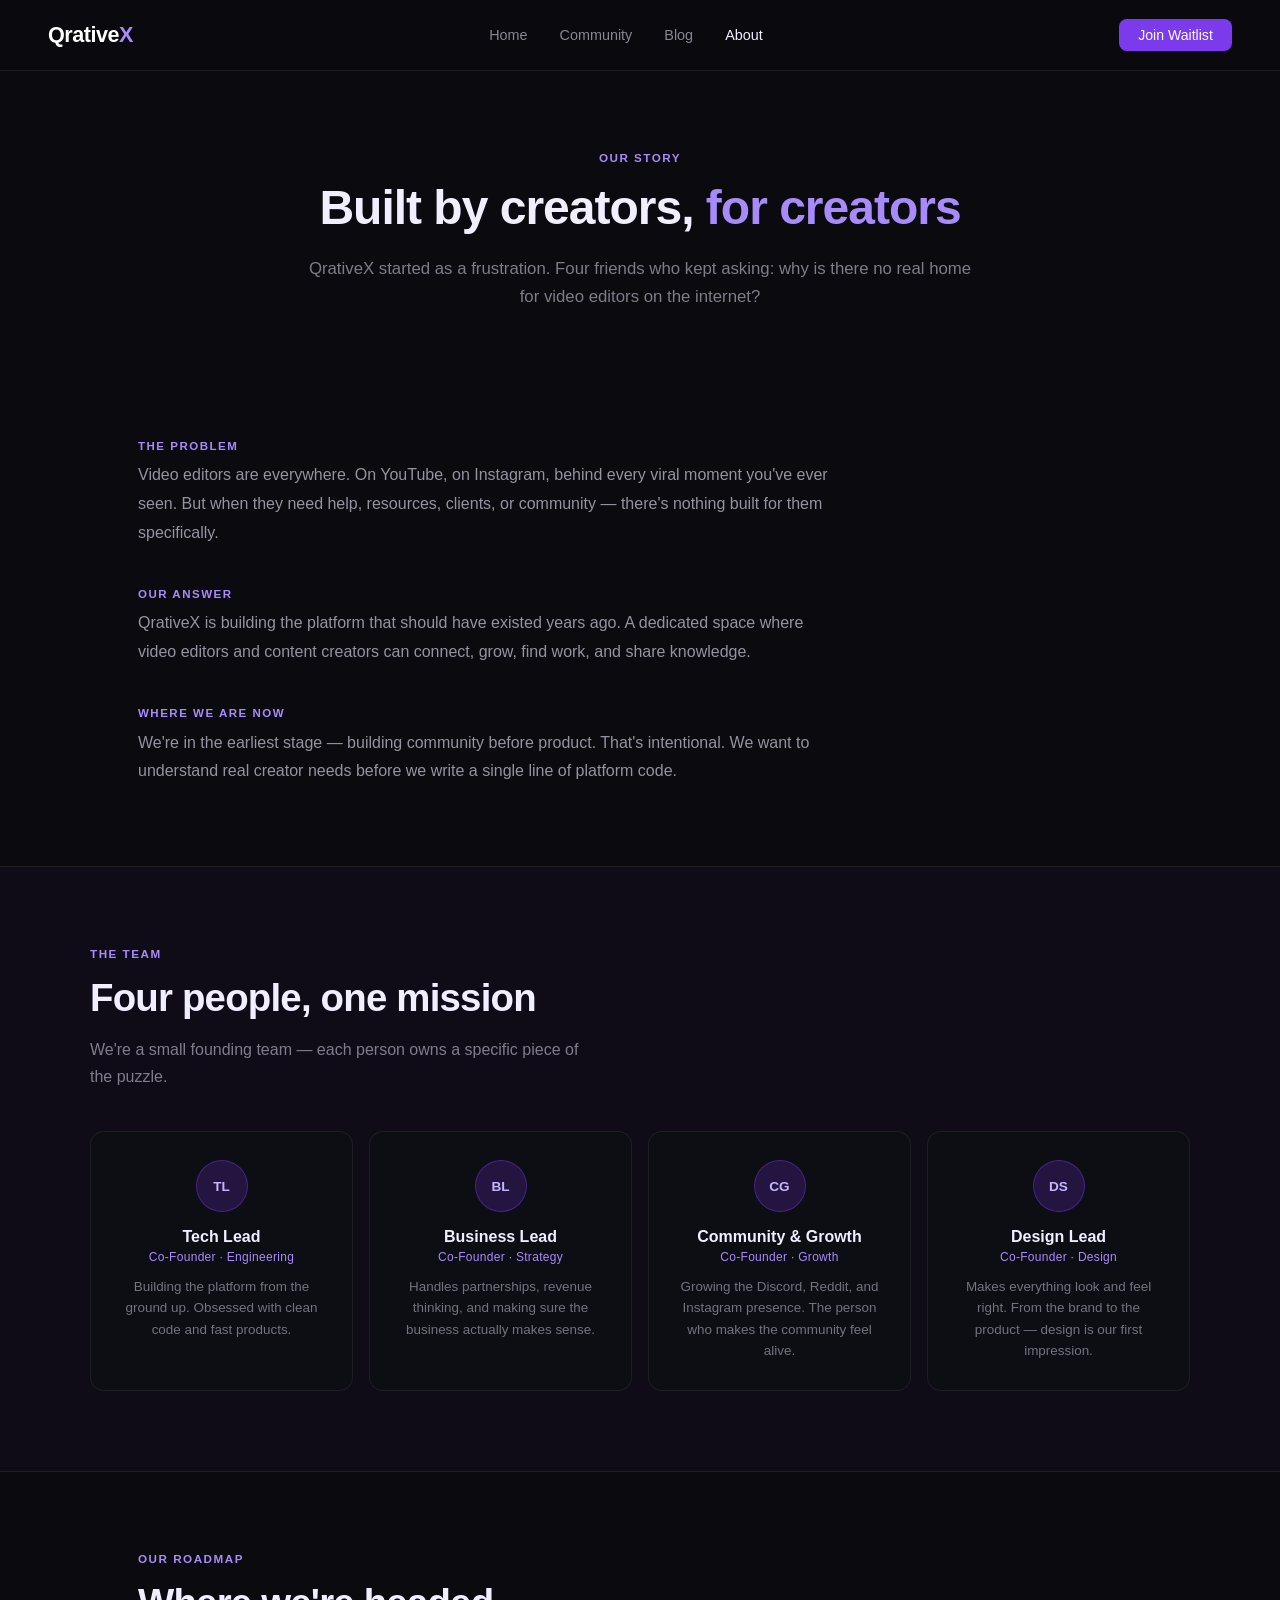
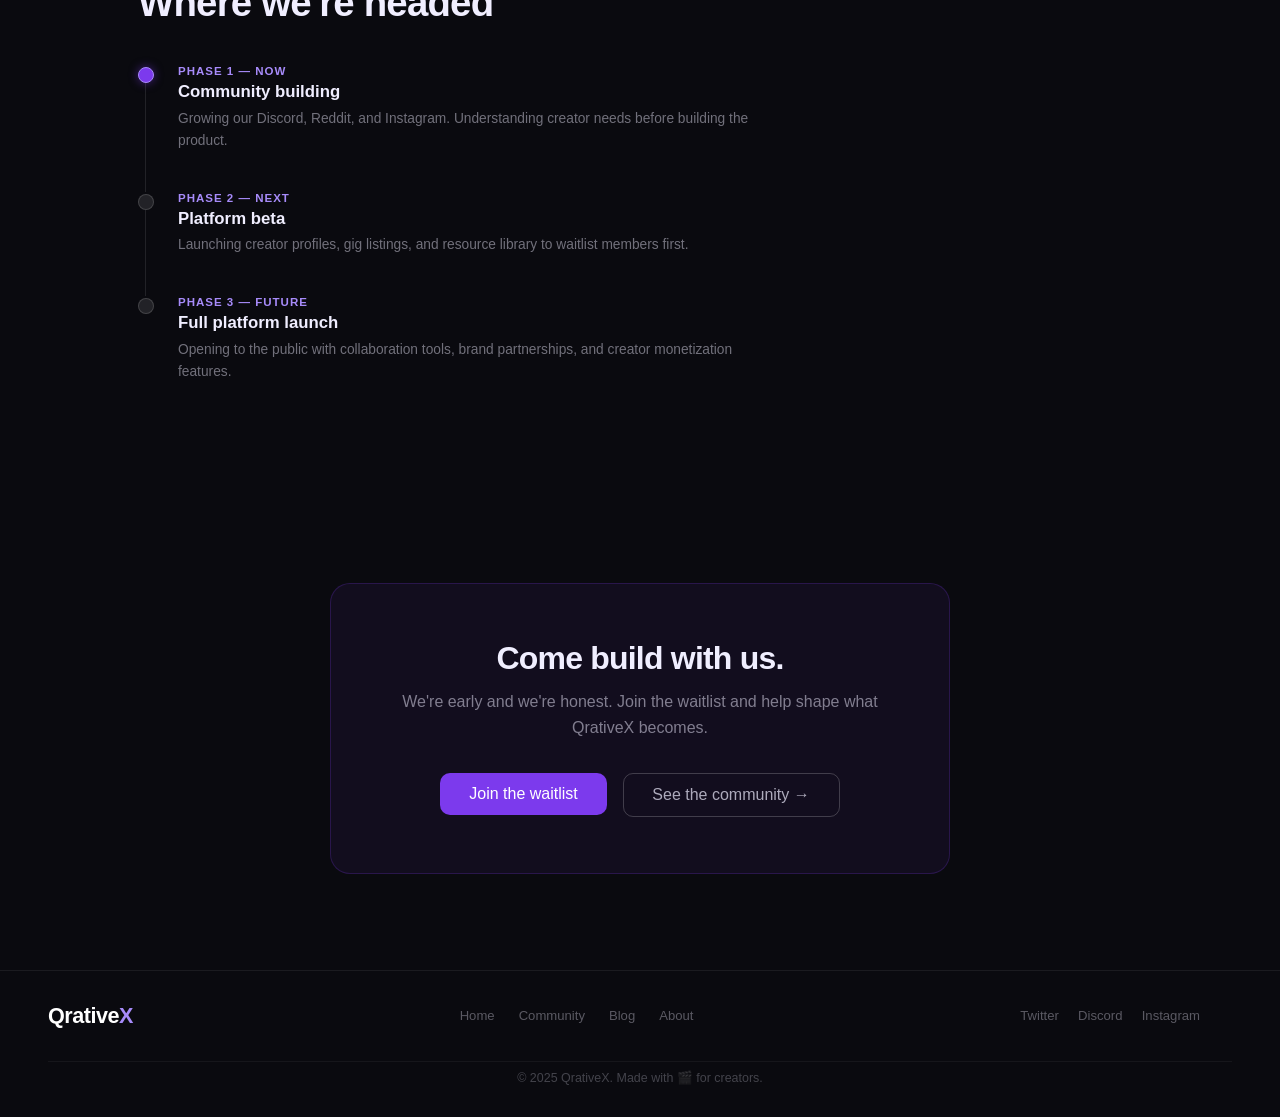
==== about.html @ c9e035b1 "Create lowercase about.html file (rename from About.html)" ====
<!DOCTYPE html>
<html lang="en">
<head>
<meta charset="UTF-8">
<meta name="viewport" content="width=device-width, initial-scale=1.0">
<title>About — QrativeX</title>
<link rel="stylesheet" href="styles.css">
</head>
<body>

<nav>
  <div class="logo">Qrative<span>X</span></div>
  <ul class="nav-links">
    <li><a href="index.html">Home</a></li>
    <li><a href="community.html">Community</a></li>
    <li><a href="blog.html">Blog</a></li>
    <li><a href="about.html" class="active">About</a></li>
  </ul>
  <button class="nav-cta" onclick="window.location.href='index.html#waitlist'">Join Waitlist</button>
  <button class="hamburger" onclick="toggleMenu()" aria-label="Menu">&#9776;</button>
</nav>
<div class="mobile-menu" id="mobileMenu">
  <a href="index.html">Home</a>
  <a href="community.html">Community</a>
  <a href="blog.html">Blog</a>
  <a href="about.html">About</a>
  <a href="index.html#waitlist" onclick="closeMobileMenu()">Join Waitlist</a>
</div>

<div class="page-hero">
  <div class="section-label">Our story</div>
  <h1 class="page-title">Built by creators, <em>for creators</em></h1>
  <p class="page-sub">QrativeX started as a frustration. Four friends who kept asking: why is there no real home for video editors on the internet?</p>
</div>

<section class="section">
  <div class="about-story">
    <div class="story-block">
      <div class="story-label">The problem</div>
      <p class="story-text">Video editors are everywhere. On YouTube, on Instagram, behind every viral moment you've ever seen. But when they need help, resources, clients, or community — there's nothing built for them specifically.</p>
    </div>
    <div class="story-block">
      <div class="story-label">Our answer</div>
      <p class="story-text">QrativeX is building the platform that should have existed years ago. A dedicated space where video editors and content creators can connect, grow, find work, and share knowledge.</p>
    </div>
    <div class="story-block">
      <div class="story-label">Where we are now</div>
      <p class="story-text">We're in the earliest stage — building community before product. That's intentional. We want to understand real creator needs before we write a single line of platform code.</p>
    </div>
  </div>
</section>

<div class="how-section">
  <div class="how-inner">
    <div class="section-label">The team</div>
    <div class="section-title">Four people, one mission</div>
    <p class="section-sub" style="margin-bottom:2.5rem;">We're a small founding team — each person owns a specific piece of the puzzle.</p>
    <div class="team-grid">
      <div class="team-card">
        <div class="team-avatar">TL</div>
        <div class="team-name">Tech Lead</div>
        <div class="team-role">Co-Founder · Engineering</div>
        <div class="team-desc">Building the platform from the ground up. Obsessed with clean code and fast products.</div>
      </div>
      <div class="team-card">
        <div class="team-avatar">BL</div>
        <div class="team-name">Business Lead</div>
        <div class="team-role">Co-Founder · Strategy</div>
        <div class="team-desc">Handles partnerships, revenue thinking, and making sure the business actually makes sense.</div>
      </div>
      <div class="team-card">
        <div class="team-avatar">CG</div>
        <div class="team-name">Community & Growth</div>
        <div class="team-role">Co-Founder · Growth</div>
        <div class="team-desc">Growing the Discord, Reddit, and Instagram presence. The person who makes the community feel alive.</div>
      </div>
      <div class="team-card">
        <div class="team-avatar">DS</div>
        <div class="team-name">Design Lead</div>
        <div class="team-role">Co-Founder · Design</div>
        <div class="team-desc">Makes everything look and feel right. From the brand to the product — design is our first impression.</div>
      </div>
    </div>
  </div>
</div>

<section class="section">
  <div class="section-label">Our roadmap</div>
  <div class="section-title">Where we're headed</div>
  <div class="roadmap-list">
    <div class="roadmap-item active">
      <div class="roadmap-dot active-dot"></div>
      <div class="roadmap-content">
        <div class="roadmap-phase">Phase 1 — Now</div>
        <div class="roadmap-title">Community building</div>
        <div class="roadmap-desc">Growing our Discord, Reddit, and Instagram. Understanding creator needs before building the product.</div>
      </div>
    </div>
    <div class="roadmap-item">
      <div class="roadmap-dot"></div>
      <div class="roadmap-content">
        <div class="roadmap-phase">Phase 2 — Next</div>
        <div class="roadmap-title">Platform beta</div>
        <div class="roadmap-desc">Launching creator profiles, gig listings, and resource library to waitlist members first.</div>
      </div>
    </div>
    <div class="roadmap-item">
      <div class="roadmap-dot"></div>
      <div class="roadmap-content">
        <div class="roadmap-phase">Phase 3 — Future</div>
        <div class="roadmap-title">Full platform launch</div>
        <div class="roadmap-desc">Opening to the public with collaboration tools, brand partnerships, and creator monetization features.</div>
      </div>
    </div>
  </div>
</section>

<section class="cta-section">
  <div class="cta-box">
    <h2>Come build with us.</h2>
    <p>We're early and we're honest. Join the waitlist and help shape what QrativeX becomes.</p>
    <div class="hero-actions" style="justify-content:center; margin-top:0;">
      <a href="index.html#waitlist"><button class="btn-primary">Join the waitlist</button></a>
      <a href="community.html"><button class="btn-ghost">See the community →</button></a>
    </div>
  </div>
</section>

<footer>
  <div class="logo">Qrative<span>X</span></div>
  <div class="footer-links">
    <a href="index.html">Home</a>
    <a href="community.html">Community</a>
    <a href="blog.html">Blog</a>
    <a href="about.html">About</a>
  </div>
  <div class="footer-socials">
    <a href="#">Twitter</a>
    <a href="#">Discord</a>
    <a href="#">Instagram</a>
  </div>
  <div class="footer-copy">© 2025 QrativeX. Made with 🎬 for creators.</div>
</footer>

<script src="main.js"></script>
</body>
</html>
---- styles.css ----
* { margin: 0; padding: 0; box-sizing: border-box; }
body { font-family: 'Inter', -apple-system, BlinkMacSystemFont, sans-serif; background: #0a0a0f; color: #f0eeff; overflow-x: hidden; }

/* NAV */
nav { display: flex; justify-content: space-between; align-items: center; padding: 1.2rem 3rem; border-bottom: 0.5px solid rgba(255,255,255,0.08); position: sticky; top: 0; background: rgba(10,10,15,0.95); backdrop-filter: blur(12px); z-index: 100; }
.logo { font-size: 1.35rem; font-weight: 600; letter-spacing: -0.5px; color: #fff; text-decoration: none; }
.logo span { color: #a78bfa; }
.nav-links { display: flex; gap: 2rem; list-style: none; }
.nav-links a { color: rgba(240,238,255,0.55); text-decoration: none; font-size: 0.9rem; transition: color 0.2s; }
.nav-links a:hover, .nav-links a.active { color: #f0eeff; }
.nav-cta { background: #7c3aed; color: #fff; border: none; padding: 0.5rem 1.2rem; border-radius: 8px; font-size: 0.88rem; cursor: pointer; font-weight: 500; transition: background 0.2s; }
.nav-cta:hover { background: #6d28d9; }
.hamburger { display: none; background: none; border: none; color: #f0eeff; font-size: 1.4rem; cursor: pointer; }
.mobile-menu { display: none; flex-direction: column; background: #0d0d14; border-bottom: 0.5px solid rgba(255,255,255,0.08); padding: 1rem 2rem; gap: 1rem; }
.mobile-menu a { color: rgba(240,238,255,0.7); text-decoration: none; font-size: 1rem; padding: 0.4rem 0; }
.mobile-menu.open { display: flex; }

/* HERO */
.hero { min-height: 88vh; display: flex; flex-direction: column; align-items: center; justify-content: center; text-align: center; padding: 4rem 2rem 6rem; position: relative; overflow: hidden; }
.hero::before { content: ''; position: absolute; width: 700px; height: 700px; border-radius: 50%; background: radial-gradient(circle, rgba(124,58,237,0.15) 0%, transparent 70%); top: 50%; left: 50%; transform: translate(-50%, -60%); pointer-events: none; }
.badge { display: inline-flex; align-items: center; gap: 6px; background: rgba(124,58,237,0.15); border: 0.5px solid rgba(124,58,237,0.4); color: #c4b5fd; font-size: 0.78rem; padding: 0.3rem 0.9rem; border-radius: 999px; margin-bottom: 2rem; font-weight: 500; }
.badge-dot { width: 6px; height: 6px; border-radius: 50%; background: #a78bfa; }
h1 { font-size: clamp(2.4rem, 5vw, 4rem); font-weight: 700; line-height: 1.1; letter-spacing: -1.5px; max-width: 780px; margin-bottom: 1.5rem; }
h1 em { font-style: normal; color: #a78bfa; }
.hero-sub { font-size: 1.1rem; color: rgba(240,238,255,0.55); max-width: 520px; line-height: 1.7; margin-bottom: 2.5rem; }
.hero-actions { display: flex; gap: 1rem; flex-wrap: wrap; justify-content: center; margin-bottom: 0; }
.btn-primary { background: #7c3aed; color: #fff; border: none; padding: 0.75rem 1.8rem; border-radius: 10px; font-size: 1rem; font-weight: 500; cursor: pointer; transition: background 0.2s, transform 0.1s; text-decoration: none; }
.btn-primary:hover { background: #6d28d9; transform: translateY(-1px); }
.btn-ghost { background: transparent; color: rgba(240,238,255,0.7); border: 0.5px solid rgba(255,255,255,0.2); padding: 0.75rem 1.8rem; border-radius: 10px; font-size: 1rem; cursor: pointer; transition: border-color 0.2s, color 0.2s; text-decoration: none; }
.btn-ghost:hover { border-color: rgba(255,255,255,0.4); color: #fff; }
.hero-stats { display: flex; gap: 3rem; margin-top: 4rem; justify-content: center; }
.stat { text-align: center; }
.stat-num { font-size: 1.6rem; font-weight: 700; color: #fff; }
.stat-label { font-size: 0.75rem; color: rgba(240,238,255,0.4); margin-top: 2px; letter-spacing: 0.4px; text-transform: uppercase; }

/* MARQUEE */
.marquee-wrap { padding: 1.5rem 0; border-top: 0.5px solid rgba(255,255,255,0.07); border-bottom: 0.5px solid rgba(255,255,255,0.07); overflow: hidden; white-space: nowrap; }
.marquee-track { display: inline-flex; animation: marquee 22s linear infinite; }
.marquee-item { font-size: 0.82rem; color: rgba(240,238,255,0.3); padding: 0 2.5rem; letter-spacing: 1px; text-transform: uppercase; font-weight: 500; }
.marquee-item span { color: #7c3aed; margin-right: 1rem; }
@keyframes marquee { from { transform: translateX(0); } to { transform: translateX(-50%); } }

/* SECTIONS */
.section { padding: 5rem 3rem; max-width: 1100px; margin: 0 auto; }
.section-label { font-size: 0.73rem; color: #a78bfa; text-transform: uppercase; letter-spacing: 1.5px; font-weight: 600; margin-bottom: 1rem; }
.section-title { font-size: clamp(1.7rem, 3vw, 2.4rem); font-weight: 700; letter-spacing: -0.8px; margin-bottom: 1rem; }
.section-sub { color: rgba(240,238,255,0.5); font-size: 1rem; line-height: 1.7; max-width: 500px; }

/* PAGE HERO (inner pages) */
.page-hero { padding: 5rem 3rem 3rem; max-width: 780px; margin: 0 auto; text-align: center; }
.page-title { font-size: clamp(2rem, 4vw, 3rem); font-weight: 700; letter-spacing: -1px; margin: 0.8rem 0 1.2rem; line-height: 1.15; }
.page-title em { font-style: normal; color: #a78bfa; }
.page-sub { color: rgba(240,238,255,0.5); font-size: 1.05rem; line-height: 1.7; }

/* FEATURES */
.features-grid { display: grid; grid-template-columns: repeat(auto-fit, minmax(280px, 1fr)); gap: 1px; background: rgba(255,255,255,0.07); border: 0.5px solid rgba(255,255,255,0.07); border-radius: 16px; overflow: hidden; margin-top: 3rem; }
.feature-card { background: #0d0d14; padding: 2rem; transition: background 0.2s; }
.feature-card:hover { background: #121220; }
.feature-icon { width: 40px; height: 40px; border-radius: 10px; background: rgba(124,58,237,0.15); border: 0.5px solid rgba(124,58,237,0.3); display: flex; align-items: center; justify-content: center; margin-bottom: 1.2rem; font-size: 18px; }
.feature-name { font-size: 1rem; font-weight: 600; margin-bottom: 0.5rem; }
.feature-desc { font-size: 0.88rem; color: rgba(240,238,255,0.45); line-height: 1.65; }

/* HOW IT WORKS */
.how-section { background: rgba(124,58,237,0.04); border-top: 0.5px solid rgba(255,255,255,0.07); border-bottom: 0.5px solid rgba(255,255,255,0.07); padding: 5rem 3rem; }
.how-inner { max-width: 1100px; margin: 0 auto; }
.steps { display: grid; grid-template-columns: repeat(auto-fit, minmax(200px, 1fr)); gap: 2rem; margin-top: 3rem; }
.step-num { font-size: 0.72rem; color: #7c3aed; font-weight: 700; letter-spacing: 1px; margin-bottom: 0.75rem; }
.step-title { font-size: 1.05rem; font-weight: 600; margin-bottom: 0.4rem; }
.step-desc { font-size: 0.86rem; color: rgba(240,238,255,0.45); line-height: 1.6; }

/* COMMUNITY PAGE */
.community-platforms { display: flex; flex-direction: column; gap: 1rem; }
.platform-card.big { display: flex; align-items: flex-start; gap: 1.5rem; background: #0d0d14; border: 0.5px solid rgba(255,255,255,0.08); border-radius: 14px; padding: 2rem; transition: border-color 0.2s; }
.platform-card.big:hover { border-color: rgba(124,58,237,0.4); }
.platform-icon { font-size: 2rem; flex-shrink: 0; margin-top: 2px; }
.platform-name { font-size: 1.15rem; font-weight: 600; margin-bottom: 0.4rem; }
.platform-desc { font-size: 0.9rem; color: rgba(240,238,255,0.5); line-height: 1.6; margin-bottom: 0.75rem; }
.platform-meta { font-size: 0.8rem; color: rgba(240,238,255,0.35); margin-bottom: 1rem; }
.platform-btn { color: #a78bfa; text-decoration: none; font-size: 0.88rem; font-weight: 500; transition: color 0.2s; }
.platform-btn:hover { color: #c4b5fd; }
.values-grid { display: grid; grid-template-columns: repeat(auto-fit, minmax(220px, 1fr)); gap: 1.5rem; margin-top: 3rem; }
.value-item { background: rgba(255,255,255,0.03); border: 0.5px solid rgba(255,255,255,0.07); border-radius: 12px; padding: 1.5rem; }
.value-emoji { font-size: 1.5rem; margin-bottom: 0.75rem; }
.value-title { font-size: 1rem; font-weight: 600; margin-bottom: 0.4rem; }
.value-desc { font-size: 0.85rem; color: rgba(240,238,255,0.45); line-height: 1.6; }
.events-list { display: grid; grid-template-columns: repeat(auto-fit, minmax(240px, 1fr)); gap: 1rem; margin-top: 2rem; }
.event-card { background: #0d0d14; border: 0.5px solid rgba(255,255,255,0.07); border-radius: 12px; padding: 1.5rem; transition: border-color 0.2s; }
.event-card:hover { border-color: rgba(124,58,237,0.3); }
.event-date { font-size: 0.72rem; color: #a78bfa; text-transform: uppercase; letter-spacing: 1px; font-weight: 600; margin-bottom: 0.5rem; }
.event-name { font-size: 1rem; font-weight: 600; margin-bottom: 0.4rem; }
.event-desc { font-size: 0.85rem; color: rgba(240,238,255,0.45); line-height: 1.6; }

/* BLOG PAGE */
.blog-featured { margin-bottom: 2rem; }
.blog-card { background: #0d0d14; border: 0.5px solid rgba(255,255,255,0.07); border-radius: 14px; padding: 2rem; transition: border-color 0.2s; }
.blog-card:hover { border-color: rgba(124,58,237,0.3); }
.blog-card.featured { border-color: rgba(124,58,237,0.25); }
.blog-tag { display: inline-block; font-size: 0.7rem; color: #a78bfa; background: rgba(124,58,237,0.12); border: 0.5px solid rgba(124,58,237,0.3); border-radius: 999px; padding: 0.2rem 0.65rem; margin-bottom: 0.9rem; font-weight: 600; letter-spacing: 0.3px; }
.blog-title { font-size: 1.1rem; font-weight: 600; line-height: 1.4; margin-bottom: 0.6rem; }
.blog-card.featured .blog-title { font-size: 1.35rem; }
.blog-excerpt { font-size: 0.88rem; color: rgba(240,238,255,0.45); line-height: 1.65; margin-bottom: 1rem; }
.blog-meta { font-size: 0.78rem; color: rgba(240,238,255,0.3); display: flex; gap: 0.4rem; align-items: center; flex-wrap: wrap; margin-bottom: 0.9rem; }
.blog-dot { opacity: 0.4; }
.blog-link { color: #a78bfa; text-decoration: none; font-size: 0.85rem; font-weight: 500; transition: color 0.2s; }
.blog-link:hover { color: #c4b5fd; }
.blog-grid { display: grid; grid-template-columns: repeat(auto-fit, minmax(300px, 1fr)); gap: 1rem; }

/* ABOUT PAGE */
.about-story { display: flex; flex-direction: column; gap: 2.5rem; max-width: 700px; }
.story-label { font-size: 0.72rem; color: #a78bfa; text-transform: uppercase; letter-spacing: 1.5px; font-weight: 600; margin-bottom: 0.6rem; }
.story-text { font-size: 1rem; color: rgba(240,238,255,0.6); line-height: 1.8; }
.team-grid { display: grid; grid-template-columns: repeat(auto-fit, minmax(220px, 1fr)); gap: 1rem; }
.team-card { background: #0d0d14; border: 0.5px solid rgba(255,255,255,0.07); border-radius: 14px; padding: 1.8rem; text-align: center; transition: border-color 0.2s; }
.team-card:hover { border-color: rgba(124,58,237,0.3); }
.team-avatar { width: 52px; height: 52px; border-radius: 50%; background: rgba(124,58,237,0.2); border: 0.5px solid rgba(124,58,237,0.4); display: flex; align-items: center; justify-content: center; font-size: 0.85rem; font-weight: 600; color: #c4b5fd; margin: 0 auto 1rem; }
.team-name { font-size: 1rem; font-weight: 600; margin-bottom: 0.25rem; }
.team-role { font-size: 0.75rem; color: #a78bfa; margin-bottom: 0.7rem; letter-spacing: 0.3px; }
.team-desc { font-size: 0.84rem; color: rgba(240,238,255,0.45); line-height: 1.6; }
.roadmap-list { display: flex; flex-direction: column; gap: 0; margin-top: 2.5rem; max-width: 650px; }
.roadmap-item { display: flex; gap: 1.5rem; padding-bottom: 2.5rem; position: relative; }
.roadmap-item:not(:last-child)::before { content: ''; position: absolute; left: 7px; top: 18px; bottom: 0; width: 0.5px; background: rgba(255,255,255,0.1); }
.roadmap-dot { width: 16px; height: 16px; border-radius: 50%; background: rgba(255,255,255,0.1); border: 0.5px solid rgba(255,255,255,0.15); flex-shrink: 0; margin-top: 2px; }
.roadmap-dot.active-dot { background: #7c3aed; border-color: #a78bfa; box-shadow: 0 0 10px rgba(124,58,237,0.5); }
.roadmap-phase { font-size: 0.72rem; color: #a78bfa; text-transform: uppercase; letter-spacing: 1px; font-weight: 600; margin-bottom: 0.3rem; }
.roadmap-title { font-size: 1.05rem; font-weight: 600; margin-bottom: 0.35rem; }
.roadmap-desc { font-size: 0.86rem; color: rgba(240,238,255,0.45); line-height: 1.6; }

/* CTA */
.cta-section { padding: 5rem 2rem 6rem; text-align: center; }
.cta-box { max-width: 620px; margin: 0 auto; background: rgba(124,58,237,0.07); border: 0.5px solid rgba(124,58,237,0.22); border-radius: 20px; padding: 3.5rem 2.5rem; }
.cta-box h2 { font-size: 2rem; font-weight: 700; letter-spacing: -0.8px; margin-bottom: 0.8rem; }
.cta-box p { color: rgba(240,238,255,0.5); margin-bottom: 2rem; font-size: 1rem; line-height: 1.6; }
.email-row { display: flex; gap: 0.5rem; max-width: 400px; margin: 0 auto; }
.email-row input { flex: 1; background: rgba(255,255,255,0.06); border: 0.5px solid rgba(255,255,255,0.15); border-radius: 9px; padding: 0.7rem 1rem; color: #f0eeff; font-size: 0.9rem; outline: none; }
.email-row input::placeholder { color: rgba(240,238,255,0.3); }
.email-row input:focus { border-color: rgba(124,58,237,0.5); }
.email-row button { background: #7c3aed; color: #fff; border: none; padding: 0.7rem 1.3rem; border-radius: 9px; font-size: 0.9rem; font-weight: 500; cursor: pointer; white-space: nowrap; transition: background 0.2s; }
.email-row button:hover { background: #6d28d9; }
.cta-note { font-size: 0.75rem; color: rgba(240,238,255,0.3); margin-top: 1rem; }

/* FOOTER */
footer { border-top: 0.5px solid rgba(255,255,255,0.07); padding: 2rem 3rem; display: grid; grid-template-columns: auto 1fr auto auto; align-items: center; gap: 2rem; }
.footer-links { display: flex; gap: 1.5rem; justify-content: center; }
.footer-links a, .footer-socials a { color: rgba(240,238,255,0.35); text-decoration: none; font-size: 0.82rem; transition: color 0.2s; }
.footer-links a:hover, .footer-socials a:hover { color: #f0eeff; }
.footer-socials { display: flex; gap: 1.2rem; }
.footer-copy { color: rgba(240,238,255,0.25); font-size: 0.78rem; grid-column: 1 / -1; text-align: center; padding-top: 0.5rem; border-top: 0.5px solid rgba(255,255,255,0.05); }

/* RESPONSIVE */
@media (max-width: 768px) {
  nav { padding: 1rem 1.2rem; }
  .nav-links { display: none; }
  .hamburger { display: block; }
  .section { padding: 3rem 1.2rem; }
  .how-section { padding: 3rem 1.2rem; }
  .page-hero { padding: 3rem 1.2rem 2rem; }
  .hero-stats { gap: 1.5rem; }
  .email-row { flex-direction: column; }
  footer { grid-template-columns: 1fr; text-align: center; padding: 2rem 1.2rem; }
  .footer-links, .footer-socials { justify-content: center; }
  .platform-card.big { flex-direction: column; gap: 1rem; }
  .cta-box { padding: 2.5rem 1.5rem; }
}
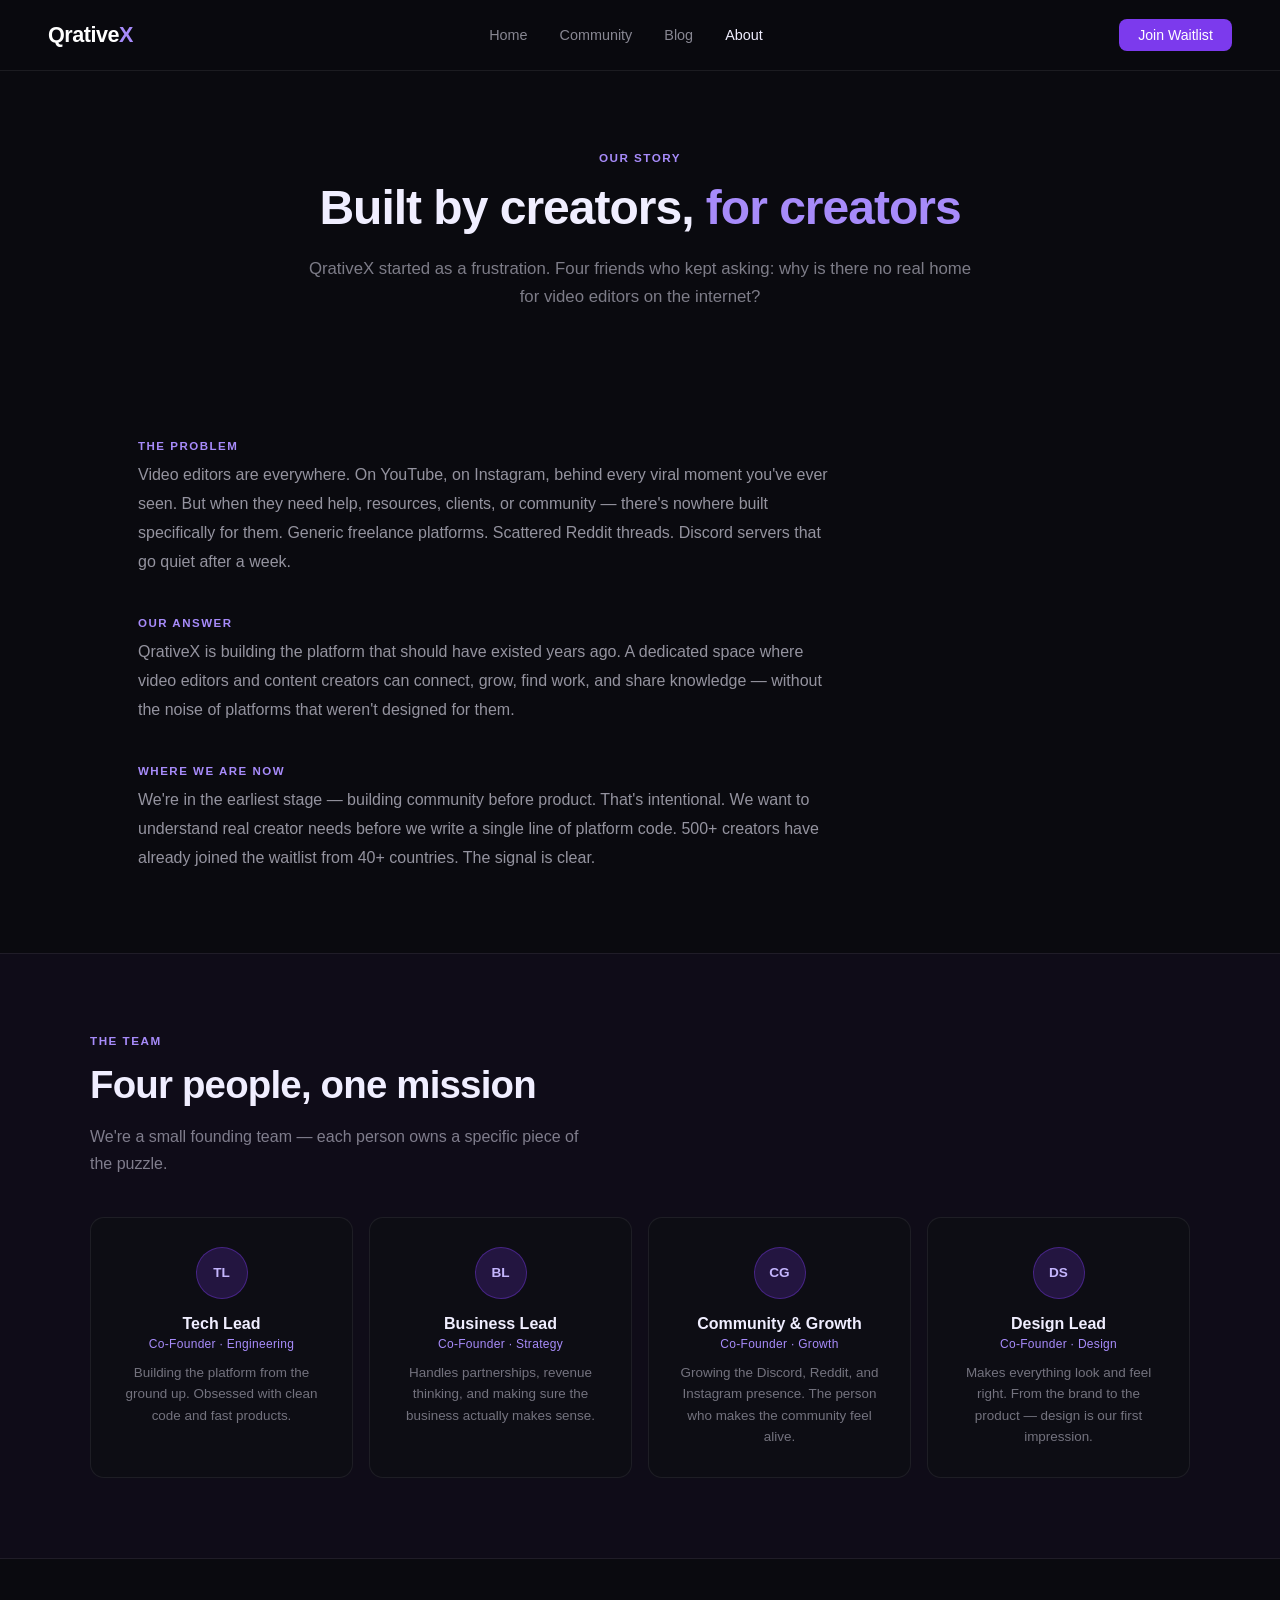
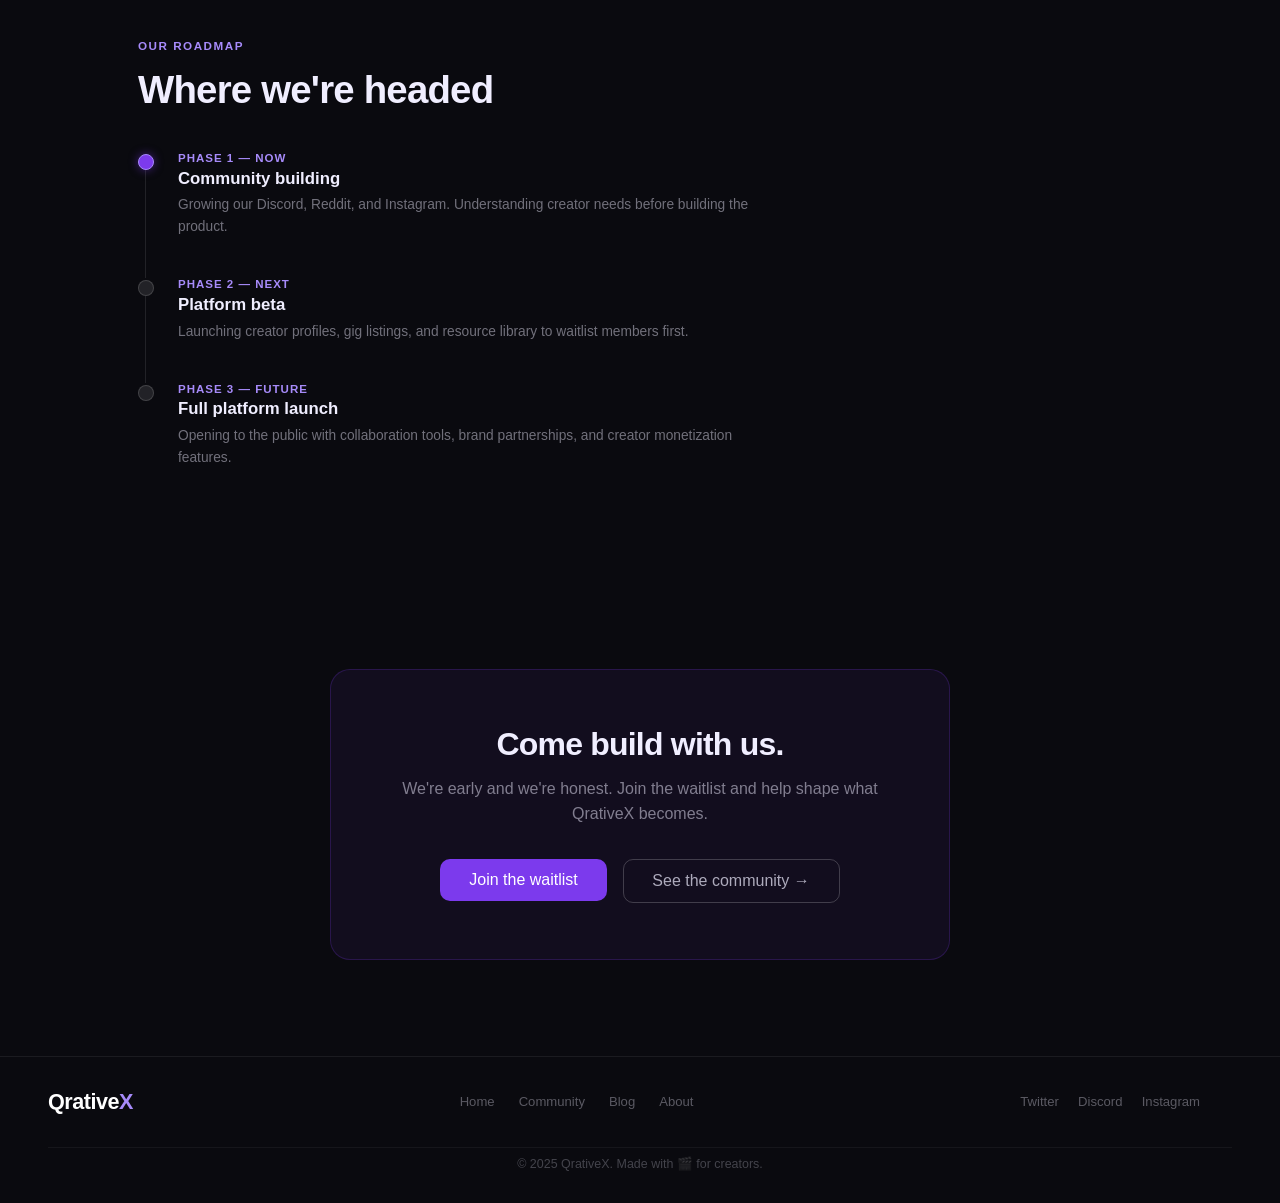
==== commit 447a2a9d: "Add files via upload" ====
--- a/about.html
+++ b/about.html
@@ -1,147 +1,147 @@
-<!DOCTYPE html>
-<html lang="en">
-<head>
-<meta charset="UTF-8">
-<meta name="viewport" content="width=device-width, initial-scale=1.0">
-<title>About — QrativeX</title>
-<link rel="stylesheet" href="styles.css">
-</head>
-<body>
-
-<nav>
-  <div class="logo">Qrative<span>X</span></div>
-  <ul class="nav-links">
-    <li><a href="index.html">Home</a></li>
-    <li><a href="community.html">Community</a></li>
-    <li><a href="blog.html">Blog</a></li>
-    <li><a href="about.html" class="active">About</a></li>
-  </ul>
-  <button class="nav-cta" onclick="window.location.href='index.html#waitlist'">Join Waitlist</button>
-  <button class="hamburger" onclick="toggleMenu()" aria-label="Menu">&#9776;</button>
-</nav>
-<div class="mobile-menu" id="mobileMenu">
-  <a href="index.html">Home</a>
-  <a href="community.html">Community</a>
-  <a href="blog.html">Blog</a>
-  <a href="about.html">About</a>
-  <a href="index.html#waitlist" onclick="closeMobileMenu()">Join Waitlist</a>
-</div>
-
-<div class="page-hero">
-  <div class="section-label">Our story</div>
-  <h1 class="page-title">Built by creators, <em>for creators</em></h1>
-  <p class="page-sub">QrativeX started as a frustration. Four friends who kept asking: why is there no real home for video editors on the internet?</p>
-</div>
-
-<section class="section">
-  <div class="about-story">
-    <div class="story-block">
-      <div class="story-label">The problem</div>
-      <p class="story-text">Video editors are everywhere. On YouTube, on Instagram, behind every viral moment you've ever seen. But when they need help, resources, clients, or community — there's nothing built for them specifically.</p>
-    </div>
-    <div class="story-block">
-      <div class="story-label">Our answer</div>
-      <p class="story-text">QrativeX is building the platform that should have existed years ago. A dedicated space where video editors and content creators can connect, grow, find work, and share knowledge.</p>
-    </div>
-    <div class="story-block">
-      <div class="story-label">Where we are now</div>
-      <p class="story-text">We're in the earliest stage — building community before product. That's intentional. We want to understand real creator needs before we write a single line of platform code.</p>
-    </div>
-  </div>
-</section>
-
-<div class="how-section">
-  <div class="how-inner">
-    <div class="section-label">The team</div>
-    <div class="section-title">Four people, one mission</div>
-    <p class="section-sub" style="margin-bottom:2.5rem;">We're a small founding team — each person owns a specific piece of the puzzle.</p>
-    <div class="team-grid">
-      <div class="team-card">
-        <div class="team-avatar">TL</div>
-        <div class="team-name">Tech Lead</div>
-        <div class="team-role">Co-Founder · Engineering</div>
-        <div class="team-desc">Building the platform from the ground up. Obsessed with clean code and fast products.</div>
-      </div>
-      <div class="team-card">
-        <div class="team-avatar">BL</div>
-        <div class="team-name">Business Lead</div>
-        <div class="team-role">Co-Founder · Strategy</div>
-        <div class="team-desc">Handles partnerships, revenue thinking, and making sure the business actually makes sense.</div>
-      </div>
-      <div class="team-card">
-        <div class="team-avatar">CG</div>
-        <div class="team-name">Community & Growth</div>
-        <div class="team-role">Co-Founder · Growth</div>
-        <div class="team-desc">Growing the Discord, Reddit, and Instagram presence. The person who makes the community feel alive.</div>
-      </div>
-      <div class="team-card">
-        <div class="team-avatar">DS</div>
-        <div class="team-name">Design Lead</div>
-        <div class="team-role">Co-Founder · Design</div>
-        <div class="team-desc">Makes everything look and feel right. From the brand to the product — design is our first impression.</div>
-      </div>
-    </div>
-  </div>
-</div>
-
-<section class="section">
-  <div class="section-label">Our roadmap</div>
-  <div class="section-title">Where we're headed</div>
-  <div class="roadmap-list">
-    <div class="roadmap-item active">
-      <div class="roadmap-dot active-dot"></div>
-      <div class="roadmap-content">
-        <div class="roadmap-phase">Phase 1 — Now</div>
-        <div class="roadmap-title">Community building</div>
-        <div class="roadmap-desc">Growing our Discord, Reddit, and Instagram. Understanding creator needs before building the product.</div>
-      </div>
-    </div>
-    <div class="roadmap-item">
-      <div class="roadmap-dot"></div>
-      <div class="roadmap-content">
-        <div class="roadmap-phase">Phase 2 — Next</div>
-        <div class="roadmap-title">Platform beta</div>
-        <div class="roadmap-desc">Launching creator profiles, gig listings, and resource library to waitlist members first.</div>
-      </div>
-    </div>
-    <div class="roadmap-item">
-      <div class="roadmap-dot"></div>
-      <div class="roadmap-content">
-        <div class="roadmap-phase">Phase 3 — Future</div>
-        <div class="roadmap-title">Full platform launch</div>
-        <div class="roadmap-desc">Opening to the public with collaboration tools, brand partnerships, and creator monetization features.</div>
-      </div>
-    </div>
-  </div>
-</section>
-
-<section class="cta-section">
-  <div class="cta-box">
-    <h2>Come build with us.</h2>
-    <p>We're early and we're honest. Join the waitlist and help shape what QrativeX becomes.</p>
-    <div class="hero-actions" style="justify-content:center; margin-top:0;">
-      <a href="index.html#waitlist"><button class="btn-primary">Join the waitlist</button></a>
-      <a href="community.html"><button class="btn-ghost">See the community →</button></a>
-    </div>
-  </div>
-</section>
-
-<footer>
-  <div class="logo">Qrative<span>X</span></div>
-  <div class="footer-links">
-    <a href="index.html">Home</a>
-    <a href="community.html">Community</a>
-    <a href="blog.html">Blog</a>
-    <a href="about.html">About</a>
-  </div>
-  <div class="footer-socials">
-    <a href="#">Twitter</a>
-    <a href="#">Discord</a>
-    <a href="#">Instagram</a>
-  </div>
-  <div class="footer-copy">© 2025 QrativeX. Made with 🎬 for creators.</div>
-</footer>
-
-<script src="main.js"></script>
-</body>
-</html>
+<!DOCTYPE html>
+<html lang="en">
+<head>
+<meta charset="UTF-8">
+<meta name="viewport" content="width=device-width, initial-scale=1.0">
+<title>About — QrativeX</title>
+<link rel="stylesheet" href="styles.css">
+</head>
+<body>
+
+<nav>
+  <div class="logo">Qrative<span>X</span></div>
+  <ul class="nav-links">
+    <li><a href="index.html">Home</a></li>
+    <li><a href="community.html">Community</a></li>
+    <li><a href="blog.html">Blog</a></li>
+    <li><a href="about.html" class="active">About</a></li>
+  </ul>
+  <button class="nav-cta" onclick="window.location.href='index.html#waitlist'">Join Waitlist</button>
+  <button class="hamburger" onclick="toggleMenu()" aria-label="Menu">&#9776;</button>
+</nav>
+<div class="mobile-menu" id="mobileMenu">
+  <a href="index.html">Home</a>
+  <a href="community.html">Community</a>
+  <a href="blog.html">Blog</a>
+  <a href="about.html">About</a>
+  <a href="index.html#waitlist" onclick="closeMobileMenu()">Join Waitlist</a>
+</div>
+
+<div class="page-hero">
+  <div class="section-label">Our story</div>
+  <h1 class="page-title">Built by creators, <em>for creators</em></h1>
+  <p class="page-sub">QrativeX started as a frustration. Four friends who kept asking: why is there no real home for video editors on the internet?</p>
+</div>
+
+<section class="section">
+  <div class="about-story">
+    <div class="story-block">
+      <div class="story-label">The problem</div>
+      <p class="story-text">Video editors are everywhere. On YouTube, on Instagram, behind every viral moment you've ever seen. But when they need help, resources, clients, or community — there's nowhere built specifically for them. Generic freelance platforms. Scattered Reddit threads. Discord servers that go quiet after a week.</p>
+    </div>
+    <div class="story-block">
+      <div class="story-label">Our answer</div>
+      <p class="story-text">QrativeX is building the platform that should have existed years ago. A dedicated space where video editors and content creators can connect, grow, find work, and share knowledge — without the noise of platforms that weren't designed for them.</p>
+    </div>
+    <div class="story-block">
+      <div class="story-label">Where we are now</div>
+      <p class="story-text">We're in the earliest stage — building community before product. That's intentional. We want to understand real creator needs before we write a single line of platform code. 500+ creators have already joined the waitlist from 40+ countries. The signal is clear.</p>
+    </div>
+  </div>
+</section>
+
+<div class="how-section">
+  <div class="how-inner">
+    <div class="section-label">The team</div>
+    <div class="section-title">Four people, one mission</div>
+    <p class="section-sub" style="margin-bottom:2.5rem;">We're a small founding team — each person owns a specific piece of the puzzle.</p>
+    <div class="team-grid">
+      <div class="team-card">
+        <div class="team-avatar">TL</div>
+        <div class="team-name">Tech Lead</div>
+        <div class="team-role">Co-Founder · Engineering</div>
+        <div class="team-desc">Building the platform from the ground up. Obsessed with clean code and fast products.</div>
+      </div>
+      <div class="team-card">
+        <div class="team-avatar">BL</div>
+        <div class="team-name">Business Lead</div>
+        <div class="team-role">Co-Founder · Strategy</div>
+        <div class="team-desc">Handles partnerships, revenue thinking, and making sure the business actually makes sense.</div>
+      </div>
+      <div class="team-card">
+        <div class="team-avatar">CG</div>
+        <div class="team-name">Community & Growth</div>
+        <div class="team-role">Co-Founder · Growth</div>
+        <div class="team-desc">Growing the Discord, Reddit, and Instagram presence. The person who makes the community feel alive.</div>
+      </div>
+      <div class="team-card">
+        <div class="team-avatar">DS</div>
+        <div class="team-name">Design Lead</div>
+        <div class="team-role">Co-Founder · Design</div>
+        <div class="team-desc">Makes everything look and feel right. From the brand to the product — design is our first impression.</div>
+      </div>
+    </div>
+  </div>
+</div>
+
+<section class="section">
+  <div class="section-label">Our roadmap</div>
+  <div class="section-title">Where we're headed</div>
+  <div class="roadmap-list">
+    <div class="roadmap-item active">
+      <div class="roadmap-dot active-dot"></div>
+      <div class="roadmap-content">
+        <div class="roadmap-phase">Phase 1 — Now</div>
+        <div class="roadmap-title">Community building</div>
+        <div class="roadmap-desc">Growing our Discord, Reddit, and Instagram. Understanding creator needs before building the product.</div>
+      </div>
+    </div>
+    <div class="roadmap-item">
+      <div class="roadmap-dot"></div>
+      <div class="roadmap-content">
+        <div class="roadmap-phase">Phase 2 — Next</div>
+        <div class="roadmap-title">Platform beta</div>
+        <div class="roadmap-desc">Launching creator profiles, gig listings, and resource library to waitlist members first.</div>
+      </div>
+    </div>
+    <div class="roadmap-item">
+      <div class="roadmap-dot"></div>
+      <div class="roadmap-content">
+        <div class="roadmap-phase">Phase 3 — Future</div>
+        <div class="roadmap-title">Full platform launch</div>
+        <div class="roadmap-desc">Opening to the public with collaboration tools, brand partnerships, and creator monetization features.</div>
+      </div>
+    </div>
+  </div>
+</section>
+
+<section class="cta-section">
+  <div class="cta-box">
+    <h2>Come build with us.</h2>
+    <p>We're early and we're honest. Join the waitlist and help shape what QrativeX becomes.</p>
+    <div class="hero-actions" style="justify-content:center; margin-top:0;">
+      <a href="index.html#waitlist"><button class="btn-primary">Join the waitlist</button></a>
+      <a href="community.html"><button class="btn-ghost">See the community →</button></a>
+    </div>
+  </div>
+</section>
+
+<footer>
+  <div class="logo">Qrative<span>X</span></div>
+  <div class="footer-links">
+    <a href="index.html">Home</a>
+    <a href="community.html">Community</a>
+    <a href="blog.html">Blog</a>
+    <a href="about.html">About</a>
+  </div>
+  <div class="footer-socials">
+    <a href="#">Twitter</a>
+    <a href="#">Discord</a>
+    <a href="#">Instagram</a>
+  </div>
+  <div class="footer-copy">© 2025 QrativeX. Made with 🎬 for creators.</div>
+</footer>
+
+<script src="main.js"></script>
+</body>
+</html>
